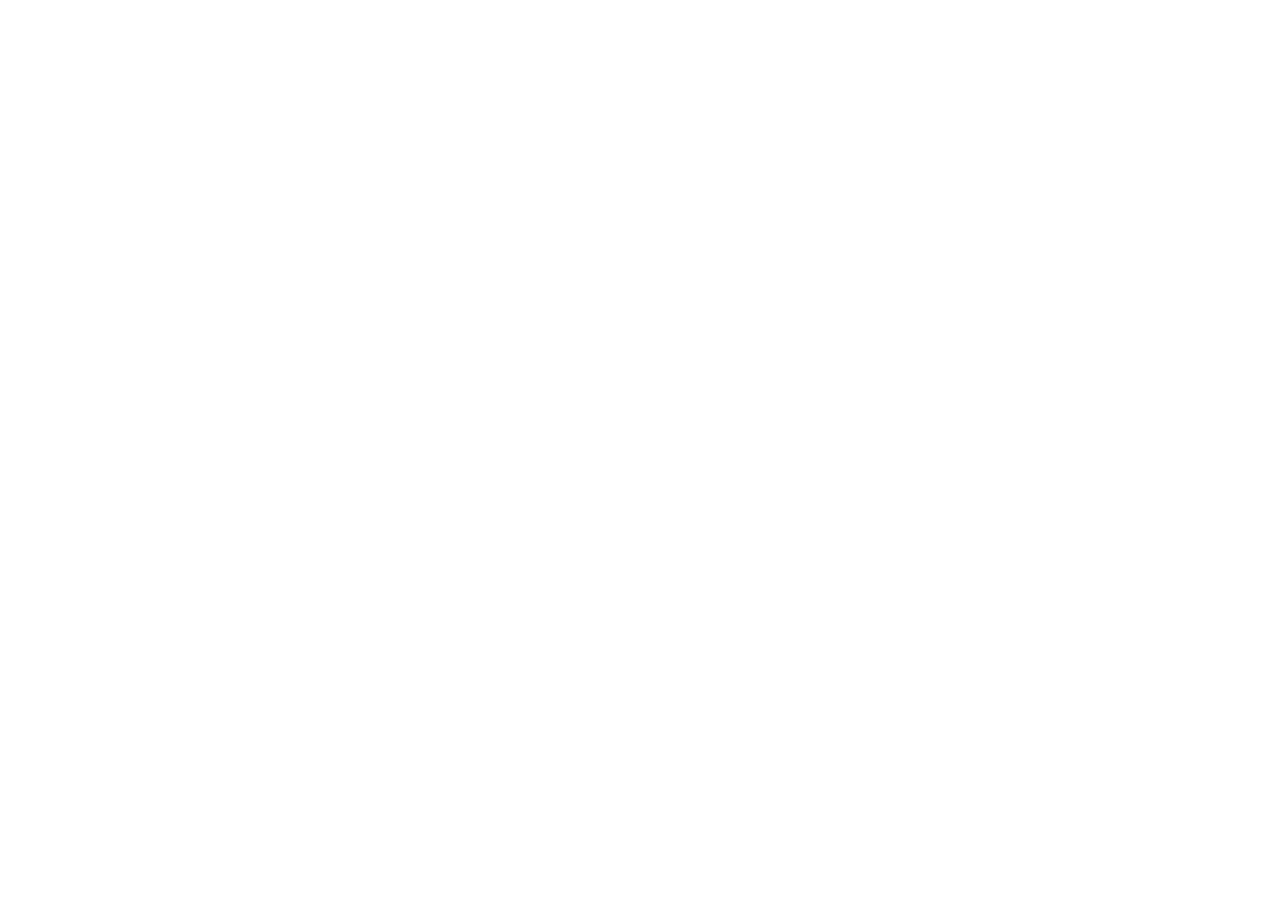
==== index.html @ 96b66941 "first commit" ====
<!DOCTYPE html>

<html>
    <head>
        <meta charset="utf-8">
        <meta http-equiv="X-UA-Compatible" content="IE=edge">
        <title></title>
        <meta name="description" content="">
        <meta name="viewport" content="width=device-width, initial-scale=1">
        <link rel="stylesheet" href="">
    </head>
    <body>

        <script src="" async defer></script>
    </body>
</html>
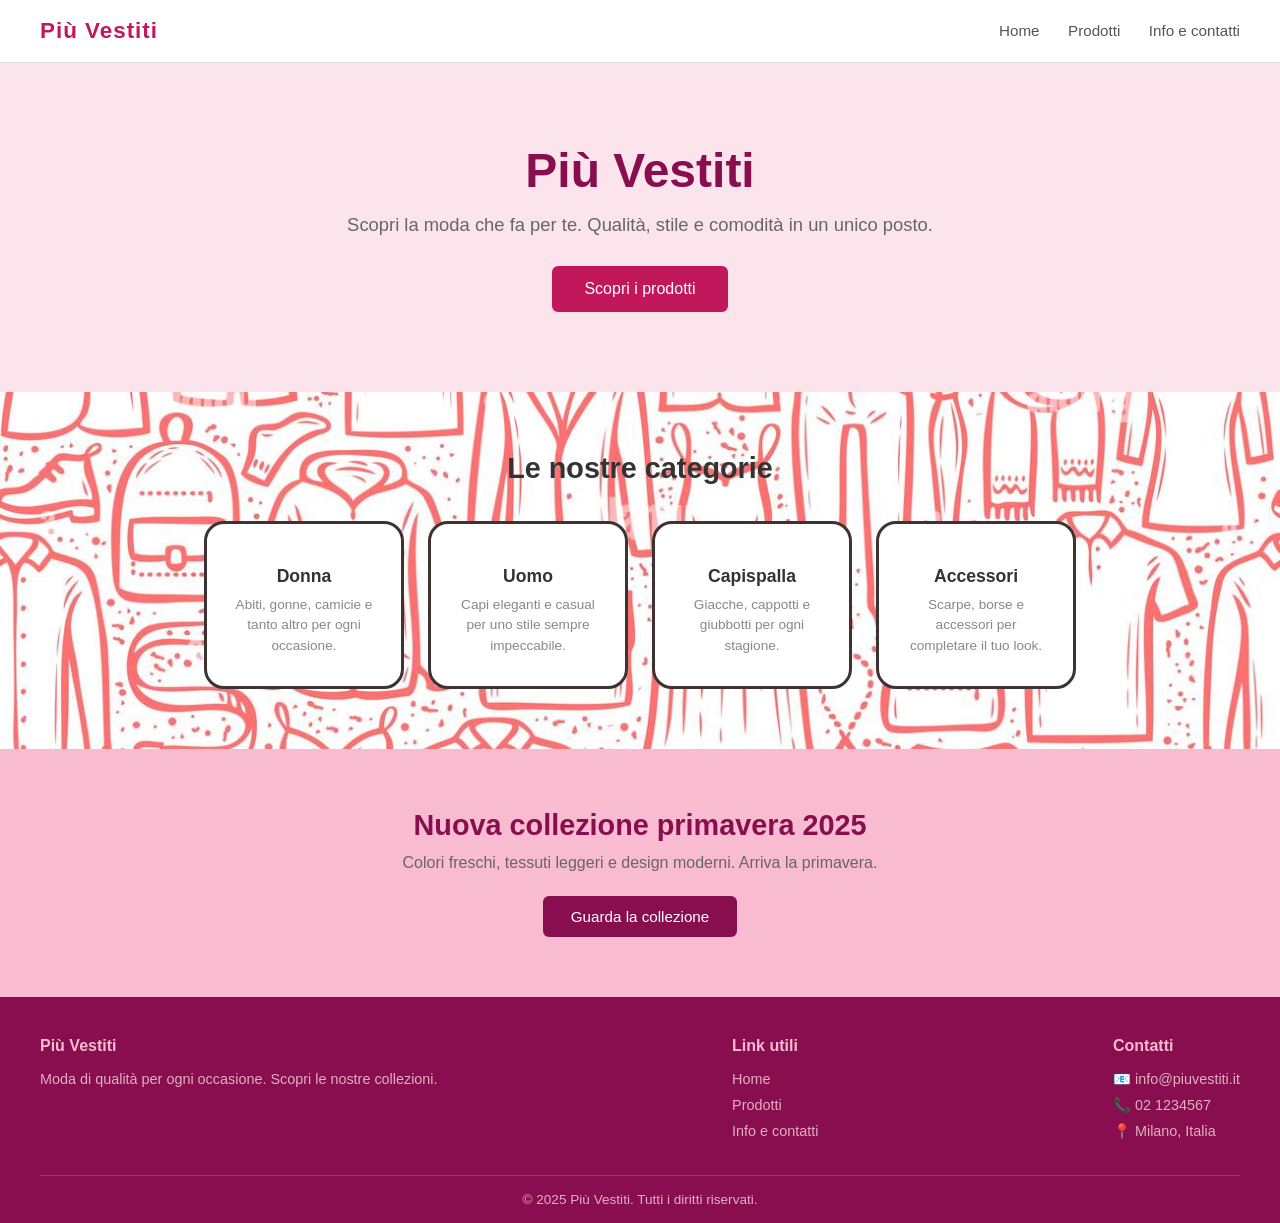
==== commit 9b727a05: "inseriemnto di geader e footer in tutte le pagine" ====
--- a/index.html
+++ b/index.html
@@ -1,16 +1,103 @@
 <!DOCTYPE html>
 
 <html>
-    <head>
-        <meta charset="utf-8">
-        <meta http-equiv="X-UA-Compatible" content="IE=edge">
-        <title></title>
-        <meta name="description" content="">
-        <meta name="viewport" content="width=device-width, initial-scale=1">
-        <link rel="stylesheet" href="">
-    </head>
-    <body>
 
-        <script src="" async defer></script>
-    </body>
+<head>
+    <meta charset="utf-8">
+    <meta http-equiv="X-UA-Compatible" content="IE=edge">
+    <title></title>
+    <meta name="description" content="">
+    <meta name="viewport" content="width=device-width, initial-scale=1">
+    <link rel="stylesheet" href="./css/style.css">
+</head>
+
+<body>
+
+    <!-- HEADER -->
+    <header id="header">
+        <div id="logo">Più Vestiti</div>
+        <nav id="menu">
+            <a href="/index.html">Home</a>
+            <a href="/index2.html">Prodotti</a>
+            <a href="/index3.html">Info e contatti</a>
+        </nav>
+    </header>
+
+    <!-- BANNER PRINCIPALE -->
+    <section id="banner">
+        <div id="banner-contenuto">
+            <h1>Più Vestiti</h1>
+            <p>Scopri la moda che fa per te. Qualità, stile e comodità in un unico posto.</p>
+            <a href="/index2.html" class="btn-banner">Scopri i prodotti</a>
+        </div>
+    </section>
+
+    <!-- SEZIONE CATEGORIE -->
+    <section id="categorie">
+        <h2>Le nostre categorie</h2>
+        <div id="griglia-categorie">
+
+            <div class="card-categoria">
+                <div class="card-icona"></div>
+                <h3>Donna</h3>
+                <p>Abiti, gonne, camicie e tanto altro per ogni occasione.</p>
+            </div>
+
+            <div class="card-categoria">
+                <div class="card-icona"></div>
+                <h3>Uomo</h3>
+                <p>Capi eleganti e casual per uno stile sempre impeccabile.</p>
+            </div>
+
+            <div class="card-categoria">
+                <div class="card-icona"></div>
+                <h3>Capispalla</h3>
+                <p>Giacche, cappotti e giubbotti per ogni stagione.</p>
+            </div>
+
+            <div class="card-categoria">
+                <div class="card-icona"></div>
+                <h3>Accessori</h3>
+                <p>Scarpe, borse e accessori per completare il tuo look.</p>
+            </div>
+
+        </div>
+    </section>
+
+    <!-- BANNER SECONDARIO -->
+    <section id="banner-secondario">
+        <h2>Nuova collezione primavera 2025</h2>
+        <p>Colori freschi, tessuti leggeri e design moderni. Arriva la primavera.</p>
+        <a href="/index2.html" class="btn-secondario">Guarda la collezione</a>
+    </section>
+
+    </main>
+    <!-- FOOTER -->
+    <footer id="footer">
+        <div id="footer-contenuto">
+            <div class="footer-colonna">
+                <h4>Più Vestiti</h4>
+                <p>Moda di qualità per ogni occasione. Scopri le nostre collezioni.</p>
+            </div>
+            <div class="footer-colonna">
+                <h4>Link utili</h4>
+                <a href="/index.html">Home</a>
+                <a href="/index2.html">Prodotti</a>
+                <a href="/index3.html">Info e contatti</a>
+            </div>
+            <div class="footer-colonna">
+                <h4>Contatti</h4>
+                <p>📧 info@piuvestiti.it</p>
+                <p>📞 02 1234567</p>
+                <p>📍 Milano, Italia</p>
+            </div>
+        </div>
+        <div id="footer-bottom">
+            <p>&copy; 2025 Più Vestiti. Tutti i diritti riservati.</p>
+        </div>
+    </footer>
+
+    <script src="./script/script.js"></script>
+</body>
+
 </html>
--- a/css/style.css
+++ b/css/style.css
@@ -0,0 +1,266 @@
+
+* {
+  box-sizing: border-box;
+  margin: 0;
+  padding: 0;
+}
+ 
+html, body {
+  height: 100%;
+}
+ 
+body {
+  font-family: Arial, sans-serif;
+  background-color: #fafafa;
+  color: #333;
+  display: flex;
+  flex-direction: column;
+  min-height: 100vh;
+}
+ 
+main {
+  flex: 1;
+}
+ 
+/* ===== HEADER ===== */
+#header {
+  background-color: #fff;
+  border-bottom: 1px solid #e0e0e0;
+  padding: 18px 40px;
+  display: flex;
+  justify-content: space-between;
+  align-items: center;
+}
+ 
+#logo {
+  font-size: 1.4rem;
+  font-weight: bold;
+  color: #c2185b;
+  letter-spacing: 1px;
+}
+ 
+#menu a {
+  text-decoration: none;
+  color: #555;
+  margin-left: 24px;
+  font-size: 0.95rem;
+}
+ 
+#menu a:hover {
+  color: #c2185b;
+}
+ 
+/* ===== BANNER PRINCIPALE ===== */
+#banner {
+  background-color: #fce4ec;
+  padding: 80px 40px;
+  text-align: center;
+}
+ 
+#banner-contenuto h1 {
+  font-size: 3rem;
+  color: #880e4f;
+  margin-bottom: 16px;
+}
+ 
+#banner-contenuto p {
+  font-size: 1.15rem;
+  color: #666;
+  margin-bottom: 30px;
+}
+ 
+.btn-banner {
+  display: inline-block;
+  padding: 14px 32px;
+  background-color: #c2185b;
+  color: white;
+  text-decoration: none;
+  border-radius: 6px;
+  font-size: 1rem;
+}
+ 
+.btn-banner:hover {
+  background-color: #880e4f;
+}
+ 
+/* ===== SEZIONE CATEGORIE ===== */
+#categorie {
+  padding: 60px 40px;
+  text-align: center;
+  background-image: url(../img/banner.jpg);
+  background-size: cover;
+  background-position: center;
+  background-repeat: no-repeat;
+}
+ 
+#categorie h2 {
+  font-size: 1.8rem;
+  color: #333;
+  margin-bottom: 36px;
+}
+ 
+#griglia-categorie {
+  display: flex;
+  flex-wrap: wrap;
+  gap: 24px;
+  justify-content: center;
+}
+ 
+.card-categoria {
+  background-color: #fff;
+  border: 3px solid #3f3232;
+  border-radius: 20px;
+  padding: 30px 24px;
+  width: 200px;
+  text-align: center;
+}
+ 
+.card-categoria:hover {
+  border-color: #ec0c66;
+  transform: scale(1.2);
+  
+}
+ 
+.card-icona {
+  font-size: 2.5rem;
+  margin-bottom: 12px;
+}
+ 
+.card-categoria h3 {
+  font-size: 1.1rem;
+  color: #333;
+  margin-bottom: 8px;
+}
+ 
+.card-categoria p {
+  font-size: 0.85rem;
+  color: #888;
+  line-height: 1.5;
+}
+ 
+/* ===== BANNER SECONDARIO ===== */
+#banner-secondario {
+  background-color: #f8bbd0;
+  padding: 60px 40px;
+  text-align: center;
+}
+ 
+#banner-secondario h2 {
+  font-size: 1.8rem;
+  color: #880e4f;
+  margin-bottom: 12px;
+}
+ 
+#banner-secondario p {
+  font-size: 1rem;
+  color: #666;
+  margin-bottom: 24px;
+}
+ 
+.btn-secondario {
+  display: inline-block;
+  padding: 12px 28px;
+  background-color: #880e4f;
+  color: white;
+  text-decoration: none;
+  border-radius: 6px;
+  font-size: 0.95rem;
+}
+ 
+.btn-secondario:hover {
+  background-color: #c2185b;
+}
+ 
+/* ===== RESPONSIVE ===== */
+@media (max-width: 600px) {
+ 
+  #header {
+    flex-direction: column;
+    gap: 12px;
+    padding: 16px 20px;
+    text-align: center;
+  }
+ 
+  #menu a {
+    margin: 0 10px;
+  }
+ 
+  #banner {
+    padding: 50px 20px;
+  }
+ 
+  #banner-contenuto h1 {
+    font-size: 2rem;
+  }
+ 
+  #categorie {
+    padding: 40px 20px;
+  }
+ 
+  .card-categoria {
+    width: 100%;
+  }
+ 
+  #banner-secondario {
+    padding: 40px 20px;
+  }
+}
+ 
+ 
+/* ===== FOOTER ===== */
+#footer {
+  background-color: #880e4f;
+  color: #fff;
+  padding: 40px 40px 0;
+}
+ 
+#footer-contenuto {
+  display: flex;
+  flex-wrap: wrap;
+  gap: 40px;
+  justify-content: space-between;
+  padding-bottom: 30px;
+  border-bottom: 1px solid #a0306a;
+}
+ 
+.footer-colonna h4 {
+  font-size: 1rem;
+  margin-bottom: 12px;
+  color: #f8bbd0;
+}
+ 
+.footer-colonna p {
+  font-size: 0.9rem;
+  color: #e0b0c0;
+  line-height: 1.8;
+}
+ 
+.footer-colonna a {
+  display: block;
+  text-decoration: none;
+  color: #e0b0c0;
+  font-size: 0.9rem;
+  line-height: 1.8;
+}
+ 
+.footer-colonna a:hover {
+  color: #fff;
+}
+ 
+#footer-bottom {
+  text-align: center;
+  padding: 16px 0;
+  font-size: 0.85rem;
+  color: #e0b0c0;
+}
+ 
+@media (max-width: 600px) {
+  #footer {
+    padding: 30px 20px 0;
+  }
+ 
+  #footer-contenuto {
+    flex-direction: column;
+    gap: 24px;
+  }
+}
